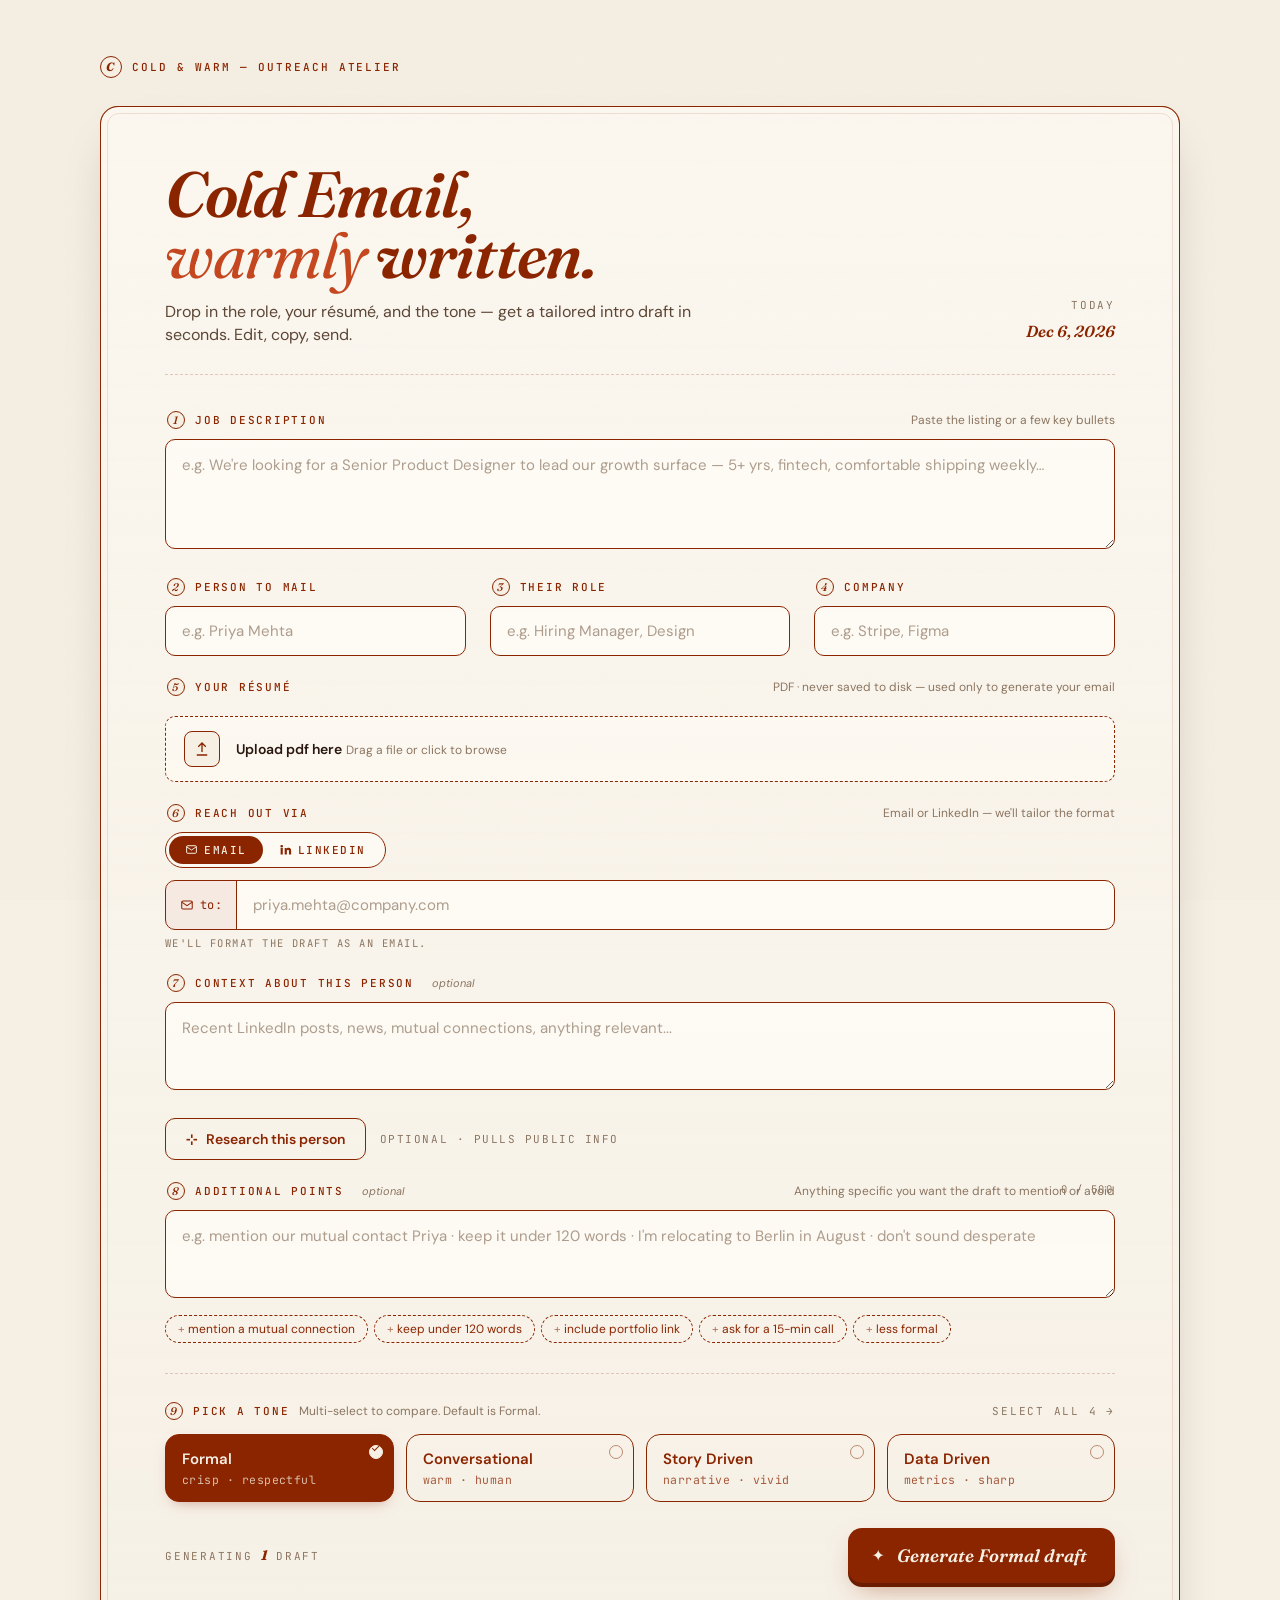
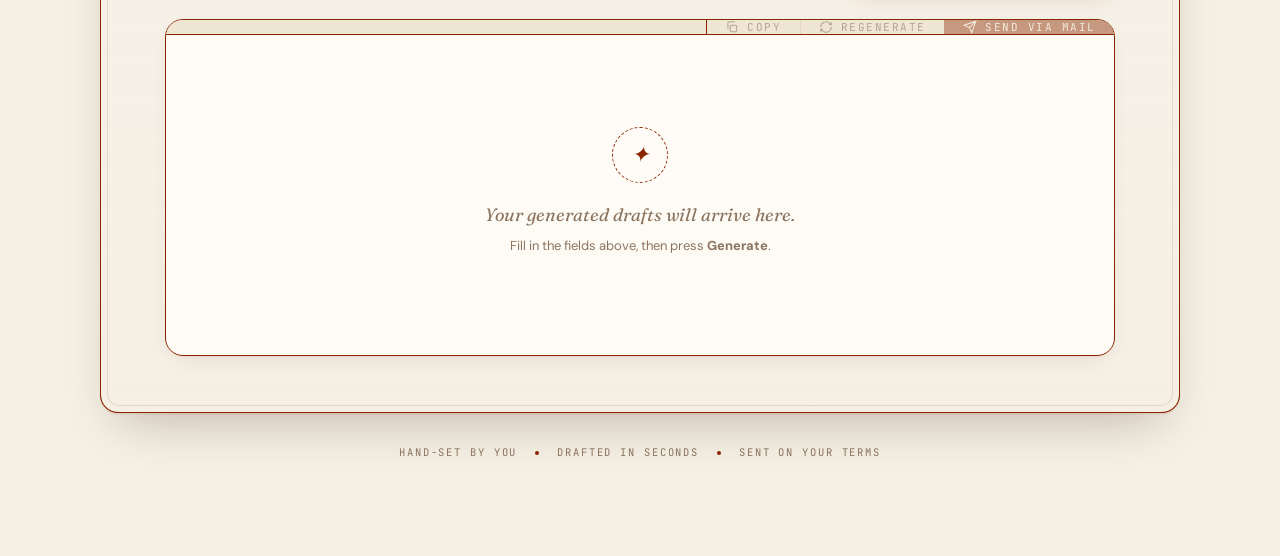
==== frontend/index.html @ 9773a1a9 "updated backend" ====
<!doctype html>
<html lang="en">
<head>
<meta charset="utf-8" />
<title>Cold Email Generator</title>
<meta name="viewport" content="width=device-width,initial-scale=1" />
<link rel="preconnect" href="https://fonts.googleapis.com">
<link rel="preconnect" href="https://fonts.gstatic.com" crossorigin>
<link href="https://fonts.googleapis.com/css2?family=Fraunces:opsz,wght@9..144,400;9..144,500;9..144,600;9..144,700;9..144,800&family=DM+Sans:wght@400;500;600;700&family=JetBrains+Mono:wght@400;500&display=swap" rel="stylesheet">
<link rel="stylesheet" href="css/styles.css">
</head>
<body>
  <div class="wrap">
    <div class="topline">
      <div class="brand">
        <span class="seal">C</span>
        <span>Cold &amp; Warm — Outreach Atelier</span>
      </div>
      <!-- <div class="stamp" id="stamp">No. 042 / Draft Mode</div> -->
    </div>

    <main class="card">
      <span class="corner tl"></span><span class="corner tr"></span><span class="corner bl"></span><span class="corner br"></span>

      <header class="head">
        <div>
          <h1>Cold Email,<br/><span class="amp">warmly</span> written.</h1>
          <p class="sub">Drop in the role, your résumé, and the tone — get a tailored intro draft in seconds. Edit, copy, send.</p>
        </div>
        <div class="meta-col">
          <!-- Filed under<b>Outreach</b> -->
          Today<b id="today-date">—</b>
        </div>
      </header>

      <div>
        <div class="field-label"><span class="num">1</span>Job description<span class="hint">Paste the listing or a few key bullets</span></div>
        <textarea id="jd" class="textarea" placeholder="e.g. We're looking for a Senior Product Designer to lead our growth surface — 5+ yrs, fintech, comfortable shipping weekly…"></textarea>
      </div>

      <div class="row row-3">
        <div>
          <div class="field-label"><span class="num">2</span>Person to mail</div>
          <input id="person" class="input" placeholder="e.g. Priya Mehta" />
        </div>
        <div>
          <div class="field-label"><span class="num">3</span>Their role</div>
          <input id="role" class="input" placeholder="e.g. Hiring Manager, Design" />
        </div>
        <div>
          <div class="field-label"><span class="num">4</span>Company</div>
          <input id="company" class="input" placeholder="e.g. Stripe, Figma" />
        </div>
      </div>

      <div class="resume-row">
        <div class="field-label"><span class="num">5</span>Your résumé<span class="hint">PDF · never saved to disk — used only to generate your email</span></div>
        <label class="upload" id="upload" for="resume">
          <span class="icon"><svg viewBox="0 0 24 24" fill="none" stroke="currentColor" stroke-width="1.8"><path d="M12 16V4M7 9l5-5 5 5M5 20h14"/></svg></span>
          <span class="text">
            <span class="t1" id="upload-t1">Upload pdf here</span>
            <span class="t2" id="upload-t2">Drag a file or click to browse</span>
          </span>
          <span class="clear" id="upload-clear">remove</span>
        </label>
        <input id="resume" type="file" accept="application/pdf" hidden />
      </div>

      <!-- Contact method -->
      <div class="contact-row">
        <div class="field-label">
          <span class="num">6</span>
          Reach out via
          <span class="hint">Email or LinkedIn — we'll tailor the format</span>
        </div>
        <div class="method-toggle" id="method-toggle">
          <button type="button" data-method="email" class="active">
            <svg viewBox="0 0 24 24" fill="none" stroke="currentColor" stroke-width="1.8"><rect x="3" y="5" width="18" height="14" rx="2"/><path d="M3 7l9 6 9-6"/></svg>
            Email
          </button>
          <button type="button" data-method="linkedin">
            <svg viewBox="0 0 24 24" fill="currentColor"><path d="M4.98 3.5a2.5 2.5 0 11.02 5 2.5 2.5 0 01-.02-5zM3 9h4v12H3V9zm7 0h3.8v1.7h.05c.53-1 1.84-2.05 3.78-2.05 4.04 0 4.78 2.66 4.78 6.12V21h-4v-5.5c0-1.3-.02-3-1.82-3s-2.1 1.42-2.1 2.9V21h-4V9z"/></svg>
            LinkedIn
          </button>
        </div>
        <div class="with-prefix" id="contact-wrap">
          <span class="pfx" id="contact-pfx">
            <svg viewBox="0 0 24 24" fill="none" stroke="currentColor" stroke-width="1.8"><rect x="3" y="5" width="18" height="14" rx="2"/><path d="M3 7l9 6 9-6"/></svg>
            <span id="contact-pfx-label">to:</span>
          </span>
          <input id="contact" type="text" placeholder="priya.mehta@company.com" autocomplete="off" />
        </div>
        <div class="valid-note" id="contact-note">We'll format the draft as an email.</div>
      </div>

      <!-- Context about this person -->
      <div class="contact-row" style="margin-top:22px;">
        <div class="field-label">
          <span class="num">7</span>
          Context about this person
          <span class="opt">optional</span>
        </div>
        <textarea id="context" class="textarea sm" placeholder="Recent LinkedIn posts, news, mutual connections, anything relevant..."></textarea>
      </div>

      <!-- Research -->
      <div class="research-strip">
        <button class="research-btn" id="research-btn" type="button">
          <span class="r-icon">⊹</span> Research this person
        </button>
        <span class="research-hint">optional · pulls public info</span>
      </div>
      <div class="hooks-section" id="hooks-section" hidden>
        <div class="hooks-head">
          Personalization hooks
          <span class="hooks-hint">edit or delete before generating</span>
        </div>
        <div class="hooks-grid" id="hooks-grid"></div>
      </div>

      <!-- Additional instructions / notes -->
      <div class="notes-row">
        <div class="field-label">
          <span class="num">8</span>
          Additional points
          <span class="opt">optional</span>
          <span class="hint">Anything specific you want the draft to mention or avoid</span>
        </div>
        <span class="char-count" id="notes-count">0 / 500</span>
        <textarea id="notes" class="textarea sm" maxlength="500" placeholder="e.g. mention our mutual contact Priya · keep it under 120 words · I'm relocating to Berlin in August · don't sound desperate"></textarea>
        <div class="tag-strip" id="tag-strip">
          <button class="tag-pill" type="button" data-add="mention a mutual connection">mention a mutual connection</button>
          <button class="tag-pill" type="button" data-add="keep it under 120 words">keep under 120 words</button>
          <button class="tag-pill" type="button" data-add="include a portfolio link">include portfolio link</button>
          <button class="tag-pill" type="button" data-add="ask for a 15-minute call">ask for a 15-min call</button>
          <button class="tag-pill" type="button" data-add="don't be overly formal">less formal</button>
        </div>
      </div>

      <div class="tones-wrap">
        <div class="tones-head">
          <div class="field-label" style="margin:0;"><span class="num">9</span>Pick a tone<span class="hint">Multi-select to compare. Default is Formal.</span></div>
          <button class="switch-all" id="switch-all" type="button">Select all 4 →</button>
        </div>
        <div class="tones" id="tones">
          <button class="chip active" data-tone="Formal" type="button"><span class="check"></span><span class="name">Formal</span><span class="desc">crisp · respectful</span></button>
          <button class="chip" data-tone="Conversational" type="button"><span class="check"></span><span class="name">Conversational</span><span class="desc">warm · human</span></button>
          <button class="chip" data-tone="Story Driven" type="button"><span class="check"></span><span class="name">Story Driven</span><span class="desc">narrative · vivid</span></button>
          <button class="chip" data-tone="Data Driven" type="button"><span class="check"></span><span class="name">Data Driven</span><span class="desc">metrics · sharp</span></button>
        </div>

        <div class="cta-strip">
          <span class="selected-label">Generating <b id="sel-count">1</b> draft</span>
          <span class="spacer"></span>
          <button class="generate" id="go" type="button"><span class="arrow">✦</span><span id="go-label">Generate draft</span></button>
        </div>
      </div>

      <section class="output" id="output">
        <div class="output-head">
          <div class="tabs" id="tabs"></div>
          <div class="out-actions">
            <button class="iconbtn" id="copy" disabled type="button"><svg viewBox="0 0 24 24" fill="none" stroke="currentColor" stroke-width="1.8"><rect x="9" y="9" width="11" height="11" rx="2"/><path d="M5 15V5a2 2 0 012-2h10"/></svg>Copy</button>
            <button class="iconbtn" id="regen" disabled type="button"><svg viewBox="0 0 24 24" fill="none" stroke="currentColor" stroke-width="1.8"><path d="M3 12a9 9 0 0114.5-7.1L21 8M21 4v4h-4M21 12a9 9 0 01-14.5 7.1L3 16M3 20v-4h4"/></svg>Regenerate</button>
            <button class="iconbtn send" id="send" disabled type="button"><svg viewBox="0 0 24 24" fill="none" stroke="currentColor" stroke-width="1.8"><path d="M22 2L11 13M22 2l-7 20-4-9-9-4 20-7z"/></svg><span id="send-label">Send via mail</span></button>
          </div>
        </div>
        <div id="panels">
          <div class="panel active" data-panel="empty">
            <div class="empty">
              <div class="e-icon">✦</div>
              Your generated drafts will arrive here.
              <div class="e-sub">Fill in the fields above, then press <b>Generate</b>.</div>
            </div>
          </div>
        </div>
      </section>
    </main>

    <div class="footer">Hand-set by you <span class="dot"></span> Drafted in seconds <span class="dot"></span> Sent on your terms</div>
  </div>

  <div class="toast" id="toast">Copied to clipboard</div>

  <div class="tweaks" id="tweaks">
    <h4>Tweaks</h4>
    <div class="row-t"><label>Accent</label><div class="swatches" id="swatches"></div></div>
    <div class="row-t"><label>Heading style</label>
      <select id="t-heading"><option value="serif-italic">Serif italic</option><option value="serif-roman">Serif roman</option><option value="sans">Sans bold</option></select>
    </div>
    <div class="row-t"><label>Texture</label>
      <select id="t-texture"><option value="dots">Dots</option><option value="grid">Grid</option><option value="none">None</option></select>
    </div>
  </div>

<script src="js/app.js"></script>
</body>
</html>
---- frontend/css/styles.css ----
:root {
    --paper: #F5EFE4;
    --paper-2: #EFE6D4;
    --ink: #2A1810;
    --ink-soft: #5C4636;
    --ink-mute: #8B7560;
    --brick: #8B2500;
    --brick-deep: #6B1C00;
    --brick-glow: #C4471F;
    --brick-tint: rgba(139, 37, 0, 0.08);
    --brick-tint-2: rgba(139, 37, 0, 0.16);
    --line: rgba(139, 37, 0, 0.22);
    --line-soft: rgba(139, 37, 0, 0.12);
    --shadow: 0 1px 0 rgba(139,37,0,0.05), 0 8px 24px -12px rgba(43,24,16,0.18);
    --shadow-lg: 0 2px 0 rgba(139,37,0,0.06), 0 24px 48px -20px rgba(43,24,16,0.28);
    --radius: 18px;
    --radius-sm: 10px;
    --serif: "Fraunces", "Iowan Old Style", Georgia, serif;
    --sans: "DM Sans", ui-sans-serif, system-ui, sans-serif;
    --mono: "JetBrains Mono", ui-monospace, monospace;
  }
  * { box-sizing: border-box; }
  html, body { margin: 0; padding: 0; background: var(--paper); color: var(--ink); font-family: var(--sans); font-size: 15px; line-height: 1.5; -webkit-font-smoothing: antialiased; }
  body { min-height: 100vh; padding: 56px 32px 96px; position: relative; }
  body::before { content: ""; position: fixed; inset: 0; pointer-events: none; background-image: url("data:image/svg+xml;utf8,<svg xmlns='http://www.w3.org/2000/svg' width='200' height='200'><filter id='n'><feTurbulence type='fractalNoise' baseFrequency='0.85' numOctaves='2' stitchTiles='stitch'/><feColorMatrix values='0 0 0 0 0.55 0 0 0 0 0.27 0 0 0 0 0.1 0 0 0 0.06 0'/></filter><rect width='100%25' height='100%25' filter='url(%23n)'/></svg>"); mix-blend-mode: multiply; opacity: 0.5; z-index: 0; }
  .wrap { max-width: 1080px; margin: 0 auto; position: relative; z-index: 1; }
  .topline { display: flex; align-items: center; justify-content: space-between; margin-bottom: 28px; font-family: var(--mono); font-size: 11px; text-transform: uppercase; letter-spacing: 0.18em; color: var(--ink-mute); }
  .topline .brand { display: flex; align-items: center; gap: 10px; color: var(--brick); font-weight: 500; }
  .seal { width: 22px; height: 22px; border: 1.5px solid var(--brick); border-radius: 50%; display: grid; place-items: center; font-family: var(--serif); font-style: italic; font-weight: 700; font-size: 12px; color: var(--brick); background: var(--paper); }
  .topline .stamp { border: 1px dashed var(--line); padding: 4px 10px; border-radius: 4px; }
  .card { background: linear-gradient(180deg, rgba(255,253,248,0.6), rgba(245,239,228,0.4)); border: 1.5px solid var(--brick); border-radius: var(--radius); padding: 56px 64px; position: relative; box-shadow: var(--shadow-lg); }
  .card::after { content: ""; position: absolute; inset: 6px; border: 1px solid var(--line-soft); border-radius: 12px; pointer-events: none; }
  .corner { position: absolute; width: 18px; height: 18px; border: 1.5px solid var(--brick); opacity: 0.6; }
  .corner.tl { top: -1px; left: -1px; border-right: none; border-bottom: none; border-top-left-radius: var(--radius); }
  .corner.tr { top: -1px; right: -1px; border-left: none; border-bottom: none; border-top-right-radius: var(--radius); }
  .corner.bl { bottom: -1px; left: -1px; border-right: none; border-top: none; border-bottom-left-radius: var(--radius); }
  .corner.br { bottom: -1px; right: -1px; border-left: none; border-top: none; border-bottom-right-radius: var(--radius); }
  .head { display: flex; align-items: flex-end; justify-content: space-between; gap: 32px; margin-bottom: 36px; border-bottom: 1px dashed var(--line); padding-bottom: 28px; }
  h1 { margin: 0; font-family: var(--serif); font-weight: 600; font-style: italic; font-size: clamp(40px, 5.5vw, 64px); line-height: 0.96; letter-spacing: -0.02em; color: var(--brick); }
  h1 .amp { font-style: italic; font-weight: 400; color: var(--brick-glow); }
  .sub { margin: 14px 0 0; font-size: 16px; color: var(--ink-soft); max-width: 540px; line-height: 1.45; }
  .meta-col { text-align: right; color: var(--ink-mute); font-family: var(--mono); font-size: 11px; text-transform: uppercase; letter-spacing: 0.16em; line-height: 1.8; }
  .meta-col b { display: block; color: var(--brick); font-family: var(--serif); font-style: italic; font-weight: 600; font-size: 16px; text-transform: none; letter-spacing: 0; margin-top: 2px; }
  .field-label { display: flex; align-items: baseline; gap: 10px; font-family: var(--mono); font-size: 11px; font-weight: 500; text-transform: uppercase; letter-spacing: 0.16em; color: var(--brick); margin: 0 0 10px 2px; }
  .field-label .num { width: 18px; height: 18px; border: 1px solid var(--brick); border-radius: 50%; display: inline-grid; place-items: center; font-family: var(--serif); font-style: italic; font-size: 11px; color: var(--brick); background: var(--paper); }
  .field-label .hint { margin-left: auto; font-family: var(--sans); text-transform: none; letter-spacing: 0; color: var(--ink-mute); font-size: 12px; font-weight: 400; }
  .field-label .opt { margin-left: 8px; font-family: var(--sans); text-transform: none; letter-spacing: 0; color: var(--ink-mute); font-size: 11px; font-style: italic; font-weight: 400; }
  .input, .textarea { width: 100%; border: 1.5px solid var(--brick); border-radius: var(--radius-sm); background: rgba(255, 253, 248, 0.7); color: var(--ink); font-family: var(--sans); font-size: 15px; padding: 14px 16px; outline: none; transition: background .15s, box-shadow .15s; }
  .input::placeholder, .textarea::placeholder { color: var(--ink-mute); opacity: 0.7; }
  .input:focus, .textarea:focus { background: #fffefa; box-shadow: 0 0 0 4px var(--brick-tint); }
  .textarea { min-height: 110px; resize: vertical; line-height: 1.55; }
  .textarea.sm { min-height: 88px; }
  .row { display: grid; grid-template-columns: 1fr 1fr; gap: 24px; margin-top: 22px; }
  .row-3 { grid-template-columns: repeat(3, 1fr); }
  .resume-row { margin-top: 22px; display: grid; gap: 10px; }
  .upload { display: flex; align-items: center; gap: 16px; border: 1.5px dashed var(--brick); border-radius: var(--radius-sm); padding: 14px 18px; background: rgba(255,253,248,0.5); cursor: pointer; transition: background .15s; }
  .upload:hover { background: var(--brick-tint); }
  .upload.has-file { border-style: solid; background: rgba(255,253,248,0.85); }
  .upload .icon { width: 36px; height: 36px; border: 1.5px solid var(--brick); border-radius: 8px; display: grid; place-items: center; color: var(--brick); flex-shrink: 0; background: var(--paper); }
  .upload .icon svg { width: 18px; height: 18px; }
  .upload .text { flex: 1; min-width: 0; }
  .upload .text .t1 { font-weight: 600; color: var(--ink); font-size: 14px; }
  .upload .text .t2 { color: var(--ink-mute); font-size: 12px; margin-top: 2px; overflow: hidden; text-overflow: ellipsis; white-space: nowrap; }
  .upload .clear { color: var(--brick); font-size: 12px; text-decoration: underline; cursor: pointer; display: none; }
  .upload.has-file .clear { display: inline; }
  .notes-row { margin-top: 22px; position: relative; }
  .contact-row { margin-top: 22px; }
  .contact-row .method-toggle { display: inline-flex; border: 1.5px solid var(--brick); border-radius: 999px; padding: 3px; background: rgba(255,253,248,0.6); margin-bottom: 12px; }
  .contact-row .method-toggle button { border: none; background: transparent; color: var(--brick); font-family: var(--mono); font-size: 11px; font-weight: 500; text-transform: uppercase; letter-spacing: 0.14em; padding: 7px 16px; border-radius: 999px; cursor: pointer; display: inline-flex; align-items: center; gap: 6px; transition: background .15s, color .15s; }
  .contact-row .method-toggle button.active { background: var(--brick); color: var(--paper); }
  .contact-row .method-toggle svg { width: 13px; height: 13px; }
  .contact-row .with-prefix { display: flex; align-items: stretch; border: 1.5px solid var(--brick); border-radius: var(--radius-sm); background: rgba(255,253,248,0.7); overflow: hidden; transition: background .15s, box-shadow .15s; }
  .contact-row .with-prefix:focus-within { background: #fffefa; box-shadow: 0 0 0 4px var(--brick-tint); }
  .contact-row .with-prefix .pfx { display: inline-flex; align-items: center; gap: 6px; padding: 0 14px; background: var(--brick-tint); color: var(--brick); font-family: var(--mono); font-size: 12px; letter-spacing: 0.04em; border-right: 1.5px solid var(--brick); }
  .contact-row .with-prefix .pfx svg { width: 14px; height: 14px; }
  .contact-row .with-prefix input { flex: 1; border: none; background: transparent; color: var(--ink); font-family: var(--sans); font-size: 15px; padding: 14px 16px; outline: none; }
  .contact-row .with-prefix input::placeholder { color: var(--ink-mute); opacity: 0.7; }
  .contact-row .valid-note { margin-top: 6px; font-family: var(--mono); font-size: 10.5px; text-transform: uppercase; letter-spacing: 0.14em; color: var(--ink-mute); }
  .contact-row .valid-note.err { color: var(--brick); }
  .notes-row .tag-strip { display: flex; flex-wrap: wrap; gap: 6px; margin-top: 10px; }
  .tag-pill { border: 1px dashed var(--brick); border-radius: 999px; padding: 5px 12px; background: transparent; color: var(--brick); font-family: var(--sans); font-size: 12px; cursor: pointer; transition: background .15s; }
  .tag-pill:hover { background: var(--brick-tint); }
  .tag-pill::before { content: "+ "; opacity: 0.6; }
  .char-count { position: absolute; top: 0; right: 2px; font-family: var(--mono); font-size: 10.5px; color: var(--ink-mute); text-transform: uppercase; letter-spacing: 0.14em; }
  .tones-wrap { margin-top: 30px; border-top: 1px dashed var(--line); padding-top: 28px; }
  .tones-head { display: flex; align-items: baseline; justify-content: space-between; margin-bottom: 14px; }
  .tones-head .switch-all { font-family: var(--mono); font-size: 11px; text-transform: uppercase; letter-spacing: 0.16em; color: var(--ink-mute); background: none; border: none; cursor: pointer; padding: 0; }
  .tones-head .switch-all:hover { color: var(--brick); }
  .tones { display: grid; grid-template-columns: repeat(4, 1fr); gap: 12px; }
  .chip { border: 1.5px solid var(--brick); border-radius: 14px; padding: 14px 16px; background: transparent; color: var(--brick); font-family: var(--sans); cursor: pointer; transition: background .15s, color .15s, transform .08s; text-align: left; position: relative; }
  .chip:hover { background: var(--brick-tint); }
  .chip:active { transform: translateY(1px); }
  .chip.active { background: var(--brick); color: var(--paper); box-shadow: 0 6px 16px -8px rgba(139,37,0,0.5); }
  .chip .name { display: block; font-weight: 600; font-size: 15px; }
  .chip .desc { display: block; font-size: 11.5px; margin-top: 3px; opacity: 0.75; font-family: var(--mono); text-transform: lowercase; letter-spacing: 0.04em; }
  .chip .check { position: absolute; top: 10px; right: 10px; width: 14px; height: 14px; border: 1px solid currentColor; border-radius: 50%; opacity: 0.5; }
  .chip.active .check { background: var(--paper); opacity: 1; border-color: var(--paper); }
  .chip.active .check::after { content: ""; display: block; width: 6px; height: 3px; border-left: 1.5px solid var(--brick); border-bottom: 1.5px solid var(--brick); transform: rotate(-45deg) translate(2px, 1px); }
  .cta-strip { margin-top: 26px; display: flex; align-items: center; gap: 18px; }
  .selected-label { font-family: var(--mono); font-size: 11px; text-transform: uppercase; letter-spacing: 0.16em; color: var(--ink-mute); }
  .selected-label b { color: var(--brick); font-family: var(--serif); font-style: italic; font-weight: 700; text-transform: none; letter-spacing: 0; font-size: 14px; }
  .spacer { flex: 1; }
  .generate { border: none; border-radius: 14px; padding: 16px 28px 16px 24px; background: var(--brick); color: var(--paper); font-family: var(--serif); font-style: italic; font-weight: 600; font-size: 18px; cursor: pointer; display: inline-flex; align-items: center; gap: 12px; box-shadow: 0 4px 0 var(--brick-deep), 0 12px 28px -10px rgba(139,37,0,0.5); transition: transform .1s, box-shadow .1s, background .15s; }
  .generate:hover { background: var(--brick-glow); }
  .generate:active { transform: translateY(3px); box-shadow: 0 1px 0 var(--brick-deep), 0 6px 14px -8px rgba(139,37,0,0.5); }
  .generate .arrow { font-style: normal; font-family: var(--sans); font-size: 16px; }
  .generate[disabled] { opacity: 0.55; cursor: not-allowed; }
  .generate.busy .arrow { display: inline-block; animation: spin 1s linear infinite; }
  @keyframes spin { to { transform: rotate(360deg); } }
  .output { margin-top: 36px; border: 1.5px solid var(--brick); border-radius: var(--radius); background: rgba(255, 253, 248, 0.85); overflow: hidden; box-shadow: var(--shadow); }
  .output-head { display: flex; border-bottom: 1.5px solid var(--brick); background: var(--paper-2); }
  .tabs { display: flex; flex: 1; overflow-x: auto; }
  .tab { flex-shrink: 0; padding: 14px 22px; border: none; border-right: 1px solid var(--line); background: transparent; color: var(--ink-soft); font-family: var(--mono); font-size: 11px; text-transform: uppercase; letter-spacing: 0.14em; cursor: pointer; transition: background .15s, color .15s; position: relative; white-space: nowrap; }
  .tab:hover { color: var(--brick); background: var(--brick-tint); }
  .tab.active { color: var(--brick); background: rgba(255,253,248,0.95); font-weight: 600; }
  .tab.active::after { content: ""; position: absolute; left: 12px; right: 12px; bottom: -1.5px; height: 2px; background: var(--brick); }
  .tab .dot { display: inline-block; width: 6px; height: 6px; border-radius: 50%; background: var(--brick-glow); margin-right: 8px; vertical-align: middle; opacity: 0; }
  .tab.has-content .dot { opacity: 1; }
  .out-actions { display: flex; border-left: 1.5px solid var(--brick); }
  .iconbtn { border: none; background: transparent; color: var(--ink-soft); cursor: pointer; padding: 0 18px; font-family: var(--mono); font-size: 11px; text-transform: uppercase; letter-spacing: 0.14em; transition: background .15s, color .15s; display: inline-flex; align-items: center; gap: 8px; border-left: 1px solid var(--line); }
  .iconbtn:first-child { border-left: none; }
  .iconbtn:hover:not([disabled]) { background: var(--brick-tint); color: var(--brick); }
  .iconbtn[disabled] { opacity: 0.4; cursor: not-allowed; }
  .iconbtn svg { width: 14px; height: 14px; }
  .iconbtn.send { background: var(--brick); color: var(--paper); }
  .iconbtn.send:hover:not([disabled]) { background: var(--brick-glow); color: var(--paper); }
  .panel { padding: 28px 32px 32px; min-height: 320px; display: none; }
  .panel.active { display: block; }
  .empty { display: grid; place-items: center; text-align: center; color: var(--ink-mute); padding: 64px 24px; font-family: var(--serif); font-style: italic; font-size: 18px; line-height: 1.5; }
  .empty .e-icon { width: 56px; height: 56px; border: 1.5px dashed var(--brick); border-radius: 50%; display: grid; place-items: center; margin-bottom: 18px; color: var(--brick); font-size: 22px; }
  .empty .e-sub { font-family: var(--sans); font-style: normal; font-size: 13px; color: var(--ink-mute); margin-top: 8px; }
  .email-meta { display: flex; flex-wrap: wrap; gap: 18px 32px; padding: 4px 0 18px; border-bottom: 1px dashed var(--line); margin-bottom: 18px; font-size: 13px; }
  .email-meta div { display: flex; gap: 8px; align-items: baseline; }
  .email-meta .k { font-family: var(--mono); font-size: 10.5px; text-transform: uppercase; letter-spacing: 0.16em; color: var(--ink-mute); }
  .email-meta .v { color: var(--ink); font-weight: 500; }
  .subject-input { width: 100%; border: none; background: transparent; font-family: var(--serif); font-style: italic; font-weight: 600; font-size: 22px; color: var(--ink); padding: 4px 0 12px; outline: none; border-bottom: 1px dashed var(--line); margin-bottom: 16px; }
  .subject-input:focus { border-bottom-color: var(--brick); }
  .body-edit { width: 100%; border: none; background: transparent; font-family: var(--sans); font-size: 15px; line-height: 1.65; color: var(--ink); outline: none; resize: vertical; min-height: 280px; }
  .skeleton { height: 16px; background: linear-gradient(90deg, var(--brick-tint), var(--brick-tint-2), var(--brick-tint)); background-size: 200% 100%; border-radius: 4px; margin-bottom: 12px; animation: shine 1.4s ease-in-out infinite; }
  .skeleton.short { width: 40%; } .skeleton.med { width: 70%; } .skeleton.title { width: 55%; height: 24px; margin-bottom: 22px; }
  @keyframes shine { 0% { background-position: 100% 0; } 100% { background-position: -100% 0; } }
  .footer { margin-top: 32px; text-align: center; color: var(--ink-mute); font-family: var(--mono); font-size: 10.5px; text-transform: uppercase; letter-spacing: 0.18em; }
  .footer .dot { display: inline-block; width: 4px; height: 4px; border-radius: 50%; background: var(--brick); margin: 0 10px; vertical-align: middle; }
  .toast { position: fixed; bottom: 28px; left: 50%; transform: translateX(-50%) translateY(20px); background: var(--ink); color: var(--paper); padding: 12px 20px; border-radius: 10px; font-size: 13px; font-weight: 500; opacity: 0; transition: opacity .2s, transform .2s; z-index: 100; box-shadow: 0 12px 32px -10px rgba(0,0,0,0.4); }
  .toast.show { opacity: 1; transform: translateX(-50%) translateY(0); }
  .toast.toast-err { background: var(--brick); }
  .tweaks { position: fixed; bottom: 24px; right: 24px; background: var(--ink); color: var(--paper); border-radius: 14px; padding: 16px 18px; width: 260px; font-size: 13px; box-shadow: 0 24px 48px -16px rgba(0,0,0,0.5); display: none; z-index: 50; }
  .tweaks.show { display: block; }
  .tweaks h4 { margin: 0 0 12px; font-family: var(--serif); font-style: italic; font-weight: 600; font-size: 15px; }
  .tweaks .row-t { display: flex; align-items: center; justify-content: space-between; margin: 8px 0; gap: 10px; }
  .tweaks label { font-size: 12px; opacity: 0.8; }
  .tweaks .swatches { display: flex; gap: 6px; }
  .tweaks .sw { width: 18px; height: 18px; border-radius: 50%; cursor: pointer; border: 2px solid transparent; }
  .tweaks .sw.sel { border-color: #fff; }
  .tweaks select { background: rgba(255,255,255,0.1); color: var(--paper); border: 1px solid rgba(255,255,255,0.2); border-radius: 6px; padding: 4px 8px; font-size: 12px; font-family: inherit; }
  /* Research + hooks */
  .research-strip { margin-top: 22px; display: flex; align-items: center; gap: 14px; }
  .research-btn { border: 1.5px solid var(--brick); border-radius: 10px; padding: 11px 20px; background: transparent; color: var(--brick); font-family: var(--sans); font-size: 14px; font-weight: 600; cursor: pointer; display: inline-flex; align-items: center; gap: 8px; transition: background .15s; flex-shrink: 0; }
  .research-btn:hover { background: var(--brick-tint); }
  .research-btn[disabled] { opacity: 0.5; cursor: not-allowed; }
  .research-btn.busy .r-icon { display: inline-block; animation: spin 1s linear infinite; }
  .research-hint { font-family: var(--mono); font-size: 11px; text-transform: uppercase; letter-spacing: 0.14em; color: var(--ink-mute); }
  .hooks-section { margin-top: 20px; border: 1.5px dashed var(--brick); border-radius: var(--radius-sm); padding: 18px 20px; background: var(--brick-tint); }
  .hooks-head { font-family: var(--mono); font-size: 11px; text-transform: uppercase; letter-spacing: 0.16em; color: var(--brick); margin-bottom: 14px; display: flex; align-items: center; gap: 8px; }
  .hooks-hint { font-family: var(--sans); text-transform: none; letter-spacing: 0; color: var(--ink-mute); font-size: 11px; margin-left: auto; }
  .hooks-grid { display: grid; grid-template-columns: 1fr 1fr; gap: 10px; }
  .hook-card { border: 1.5px solid var(--brick); border-radius: var(--radius-sm); background: rgba(255,253,248,0.85); padding: 12px 14px; display: flex; flex-direction: column; gap: 6px; }
  .hook-head { display: flex; align-items: center; justify-content: space-between; }
  .hook-label { font-family: var(--mono); font-size: 10.5px; text-transform: uppercase; letter-spacing: 0.14em; color: var(--brick); font-weight: 500; }
  .hook-del { border: none; background: none; color: var(--ink-mute); font-size: 11px; cursor: pointer; padding: 2px 5px; border-radius: 4px; line-height: 1; transition: color .12s, background .12s; }
  .hook-del:hover { color: var(--brick); background: var(--brick-tint-2); }
  .hook-body { border: none; background: transparent; font-family: var(--sans); font-size: 13px; color: var(--ink); resize: vertical; min-height: 56px; outline: none; line-height: 1.5; width: 100%; }
  .hook-body:focus { outline: none; }
  @media (max-width: 720px) {
    body { padding: 24px 16px; }
    .card { padding: 32px 24px; }
    .head { flex-direction: column; align-items: flex-start; gap: 16px; }
    .meta-col { text-align: left; }
    .row { grid-template-columns: 1fr; }
    .row-3 { grid-template-columns: 1fr; }
    .tones { grid-template-columns: repeat(2, 1fr); }
    .out-actions { flex-direction: column; }
    .iconbtn { padding: 10px 14px; border-left: none; border-top: 1px solid var(--line); }
    .hooks-grid { grid-template-columns: 1fr; }
    .research-strip { flex-wrap: wrap; }
  }
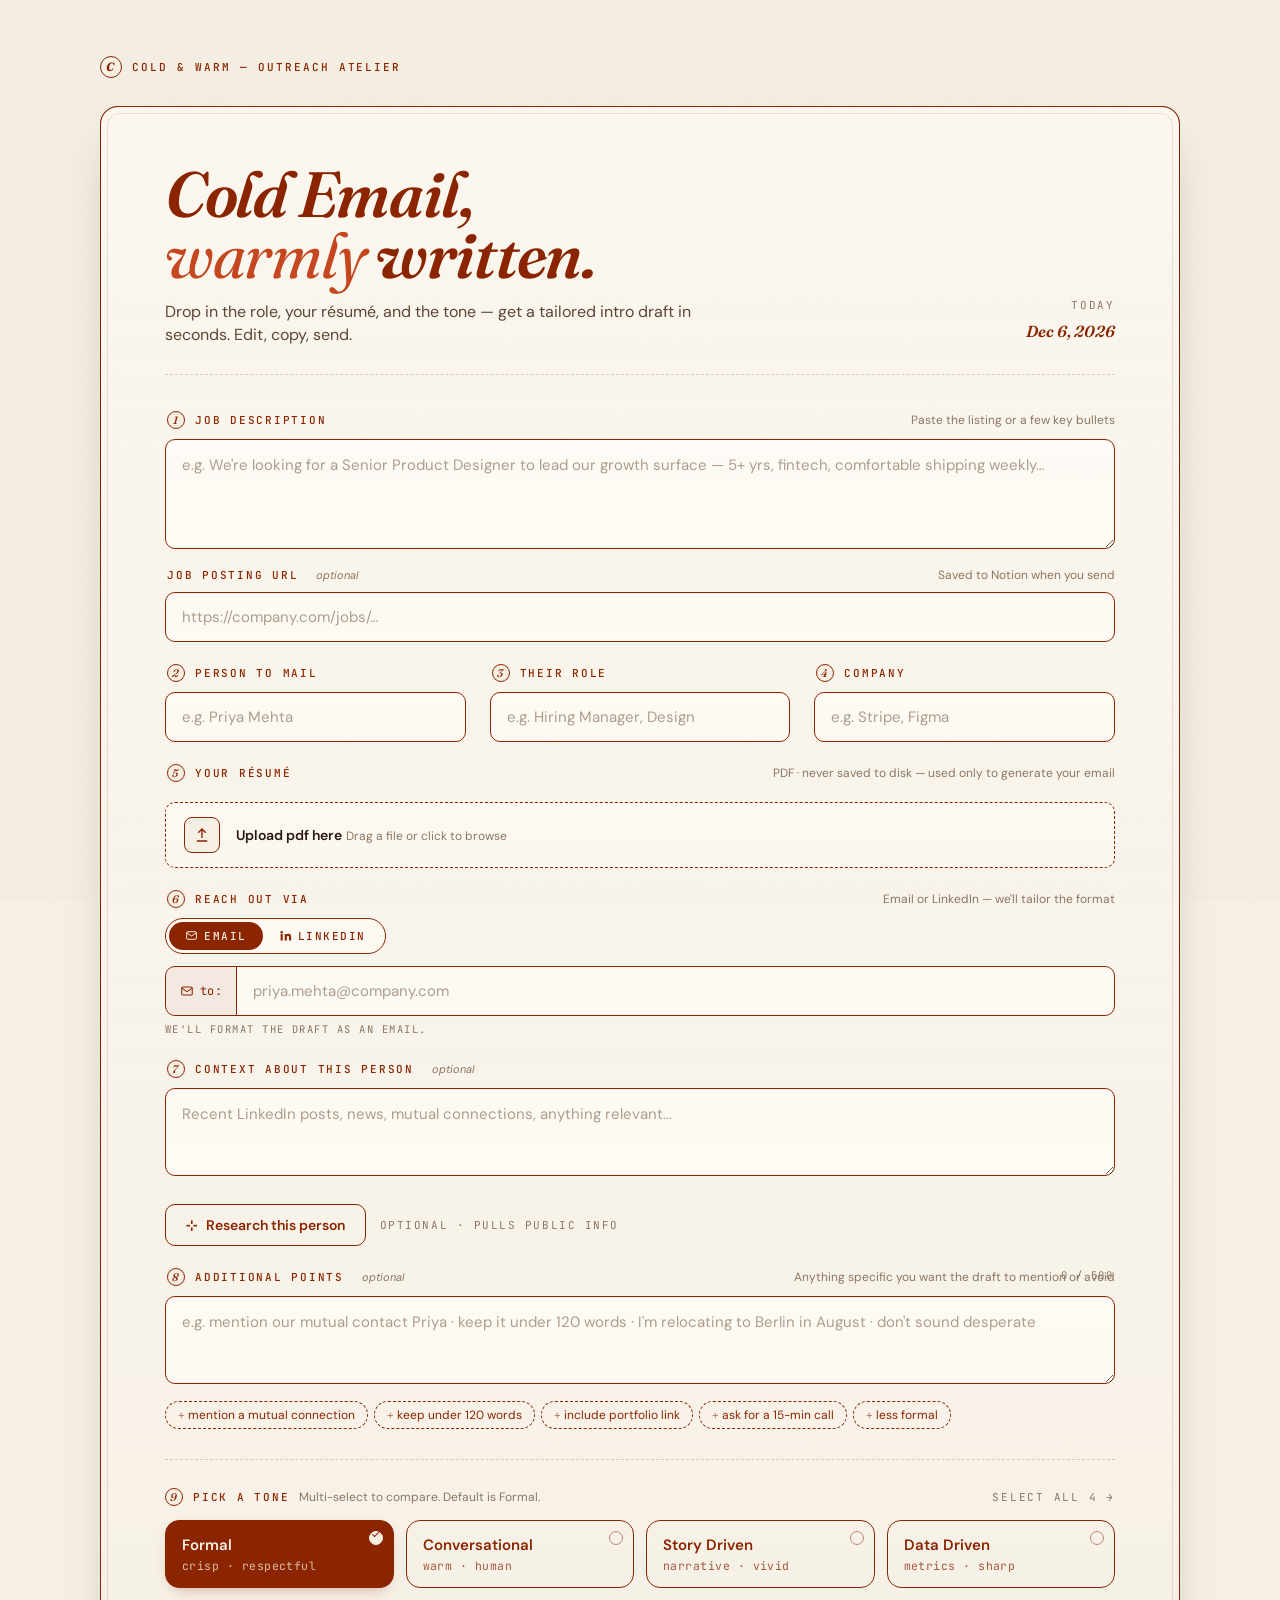
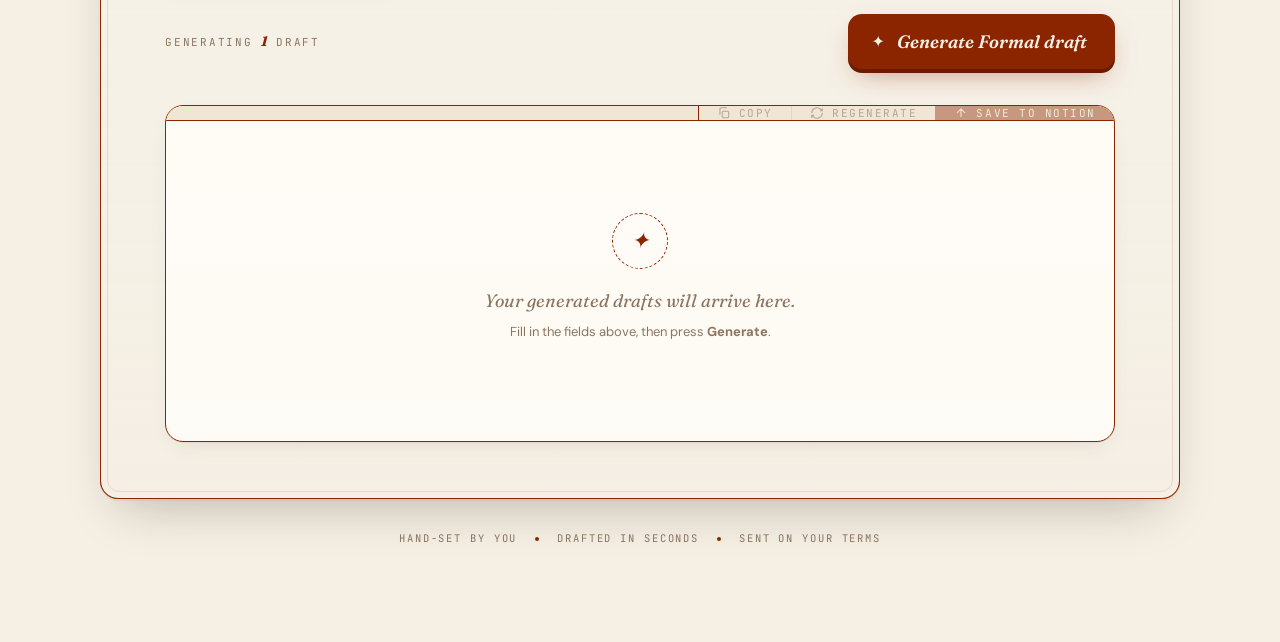
==== commit 78a25008: "frontend and notion changes" ====
--- a/frontend/index.html
+++ b/frontend/index.html
@@ -36,6 +36,10 @@
       <div>
         <div class="field-label"><span class="num">1</span>Job description<span class="hint">Paste the listing or a few key bullets</span></div>
         <textarea id="jd" class="textarea" placeholder="e.g. We're looking for a Senior Product Designer to lead our growth surface — 5+ yrs, fintech, comfortable shipping weekly…"></textarea>
+        <div style="margin-top:10px;">
+          <div class="field-label" style="margin-bottom:8px;">Job posting URL<span class="opt">optional</span><span class="hint">Saved to Notion when you send</span></div>
+          <input id="job-link" class="input" type="url" placeholder="https://company.com/jobs/…" />
+        </div>
       </div>
 
       <div class="row row-3">
@@ -162,7 +166,7 @@
           <div class="out-actions">
             <button class="iconbtn" id="copy" disabled type="button"><svg viewBox="0 0 24 24" fill="none" stroke="currentColor" stroke-width="1.8"><rect x="9" y="9" width="11" height="11" rx="2"/><path d="M5 15V5a2 2 0 012-2h10"/></svg>Copy</button>
             <button class="iconbtn" id="regen" disabled type="button"><svg viewBox="0 0 24 24" fill="none" stroke="currentColor" stroke-width="1.8"><path d="M3 12a9 9 0 0114.5-7.1L21 8M21 4v4h-4M21 12a9 9 0 01-14.5 7.1L3 16M3 20v-4h4"/></svg>Regenerate</button>
-            <button class="iconbtn send" id="send" disabled type="button"><svg viewBox="0 0 24 24" fill="none" stroke="currentColor" stroke-width="1.8"><path d="M22 2L11 13M22 2l-7 20-4-9-9-4 20-7z"/></svg><span id="send-label">Send via mail</span></button>
+            <button class="iconbtn send" id="send" disabled type="button"><svg viewBox="0 0 24 24" fill="none" stroke="currentColor" stroke-width="1.8"><path d="M12 5v14M5 12l7-7 7 7"/></svg><span id="send-label">Save to Notion</span></button>
           </div>
         </div>
         <div id="panels">
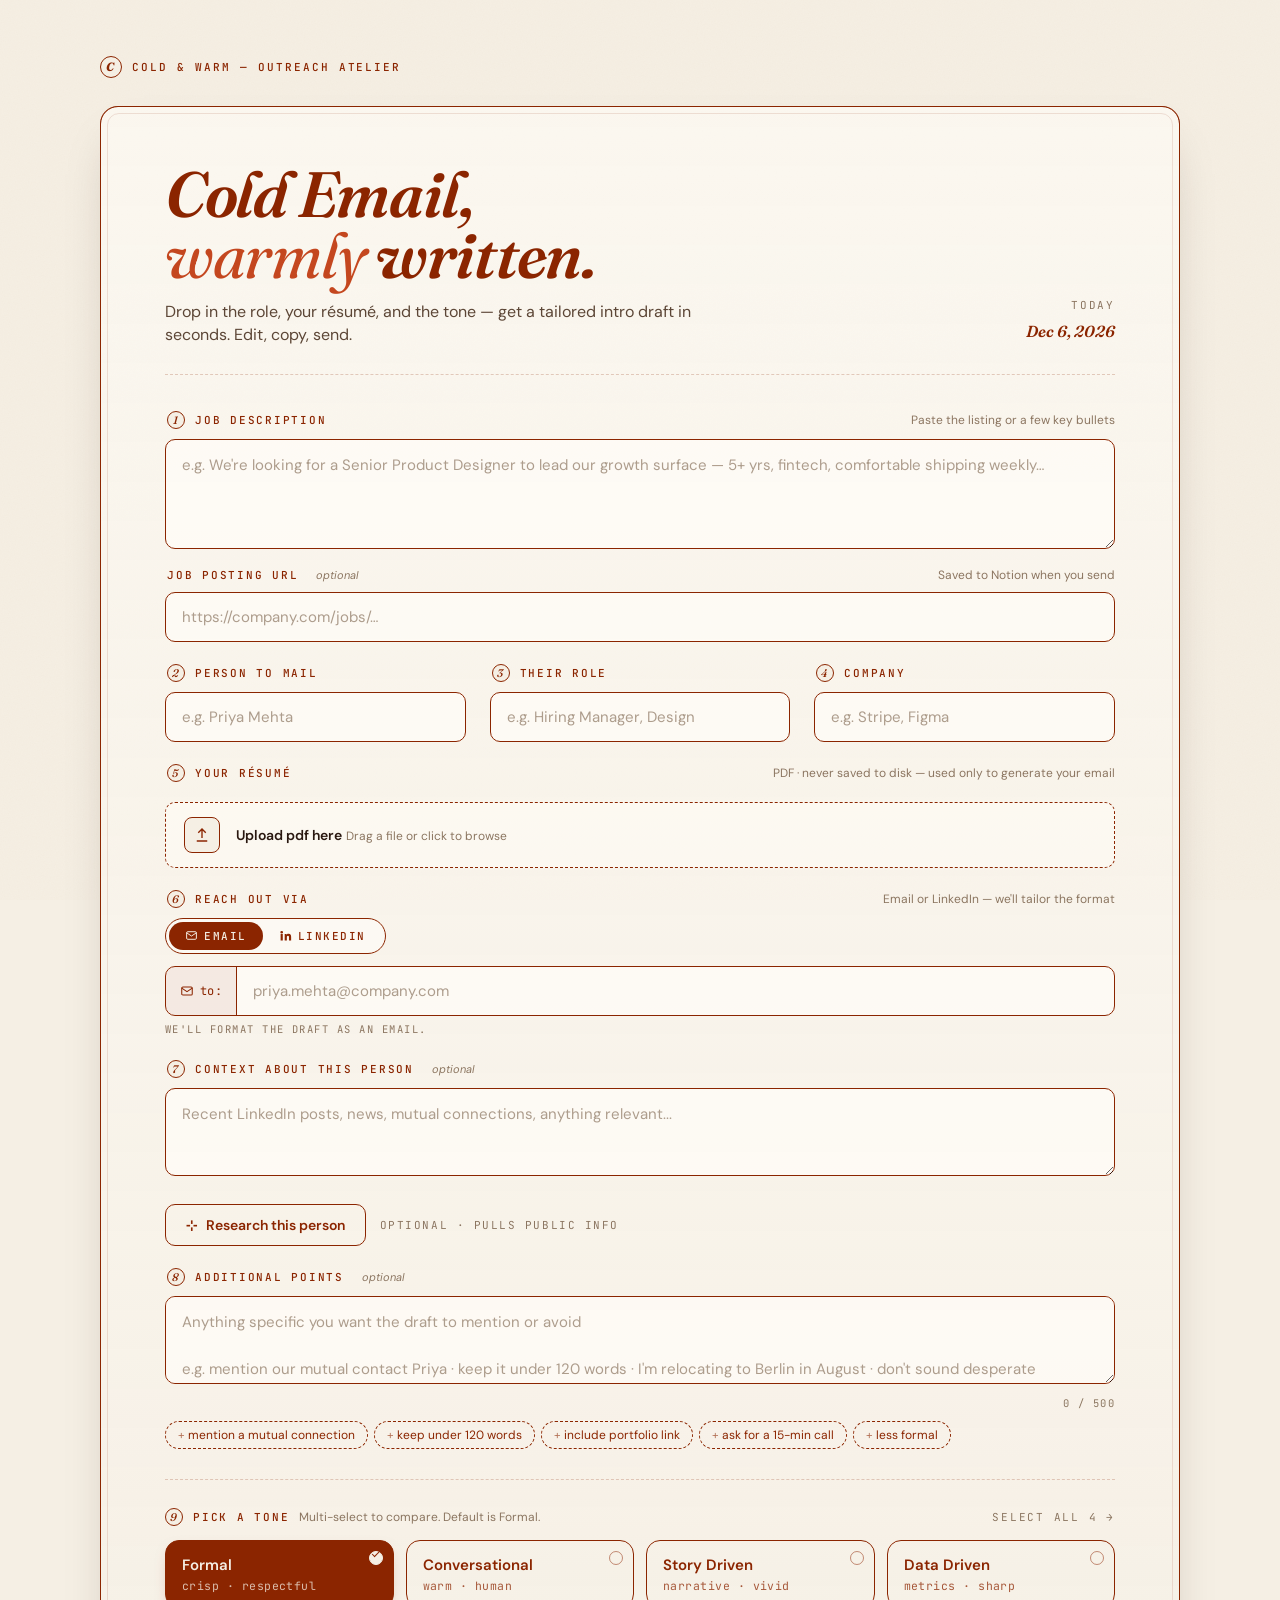
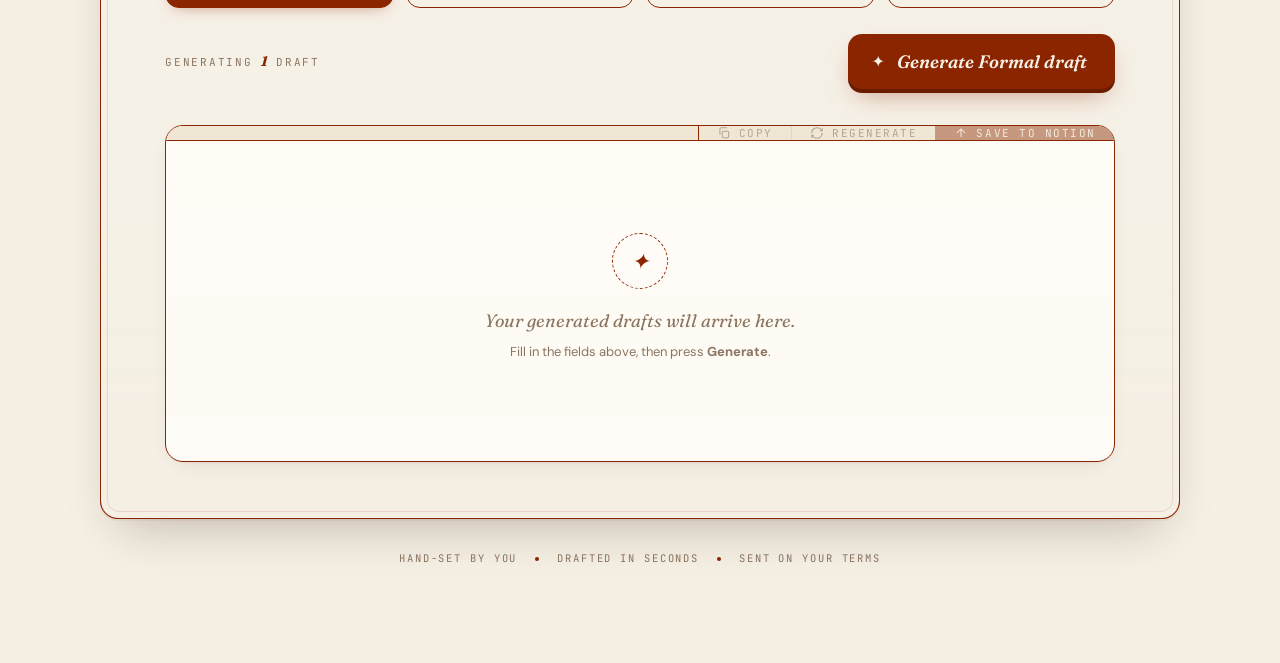
==== commit 66dc00cb: "update read me" ====
--- a/frontend/index.html
+++ b/frontend/index.html
@@ -128,10 +128,11 @@
           <span class="num">8</span>
           Additional points
           <span class="opt">optional</span>
-          <span class="hint">Anything specific you want the draft to mention or avoid</span>
-        </div>
-        <span class="char-count" id="notes-count">0 / 500</span>
-        <textarea id="notes" class="textarea sm" maxlength="500" placeholder="e.g. mention our mutual contact Priya · keep it under 120 words · I'm relocating to Berlin in August · don't sound desperate"></textarea>
+        </div>
+        <textarea id="notes" class="textarea sm" maxlength="500" placeholder="Anything specific you want the draft to mention or avoid&#10;&#10;e.g. mention our mutual contact Priya · keep it under 120 words · I'm relocating to Berlin in August · don't sound desperate"></textarea>
+        <div class="notes-footer">
+          <span class="char-count" id="notes-count">0 / 500</span>
+        </div>
         <div class="tag-strip" id="tag-strip">
           <button class="tag-pill" type="button" data-add="mention a mutual connection">mention a mutual connection</button>
           <button class="tag-pill" type="button" data-add="keep it under 120 words">keep under 120 words</button>
--- a/frontend/css/styles.css
+++ b/frontend/css/styles.css
@@ -63,7 +63,8 @@
   .upload .text .t2 { color: var(--ink-mute); font-size: 12px; margin-top: 2px; overflow: hidden; text-overflow: ellipsis; white-space: nowrap; }
   .upload .clear { color: var(--brick); font-size: 12px; text-decoration: underline; cursor: pointer; display: none; }
   .upload.has-file .clear { display: inline; }
-  .notes-row { margin-top: 22px; position: relative; }
+  .notes-row { margin-top: 22px; }
+  .notes-footer { display: flex; justify-content: flex-end; margin-top: 5px; }
   .contact-row { margin-top: 22px; }
   .contact-row .method-toggle { display: inline-flex; border: 1.5px solid var(--brick); border-radius: 999px; padding: 3px; background: rgba(255,253,248,0.6); margin-bottom: 12px; }
   .contact-row .method-toggle button { border: none; background: transparent; color: var(--brick); font-family: var(--mono); font-size: 11px; font-weight: 500; text-transform: uppercase; letter-spacing: 0.14em; padding: 7px 16px; border-radius: 999px; cursor: pointer; display: inline-flex; align-items: center; gap: 6px; transition: background .15s, color .15s; }
@@ -81,7 +82,7 @@
   .tag-pill { border: 1px dashed var(--brick); border-radius: 999px; padding: 5px 12px; background: transparent; color: var(--brick); font-family: var(--sans); font-size: 12px; cursor: pointer; transition: background .15s; }
   .tag-pill:hover { background: var(--brick-tint); }
   .tag-pill::before { content: "+ "; opacity: 0.6; }
-  .char-count { position: absolute; top: 0; right: 2px; font-family: var(--mono); font-size: 10.5px; color: var(--ink-mute); text-transform: uppercase; letter-spacing: 0.14em; }
+  .char-count { font-family: var(--mono); font-size: 10.5px; color: var(--ink-mute); text-transform: uppercase; letter-spacing: 0.14em; }
   .tones-wrap { margin-top: 30px; border-top: 1px dashed var(--line); padding-top: 28px; }
   .tones-head { display: flex; align-items: baseline; justify-content: space-between; margin-bottom: 14px; }
   .tones-head .switch-all { font-family: var(--mono); font-size: 11px; text-transform: uppercase; letter-spacing: 0.16em; color: var(--ink-mute); background: none; border: none; cursor: pointer; padding: 0; }
